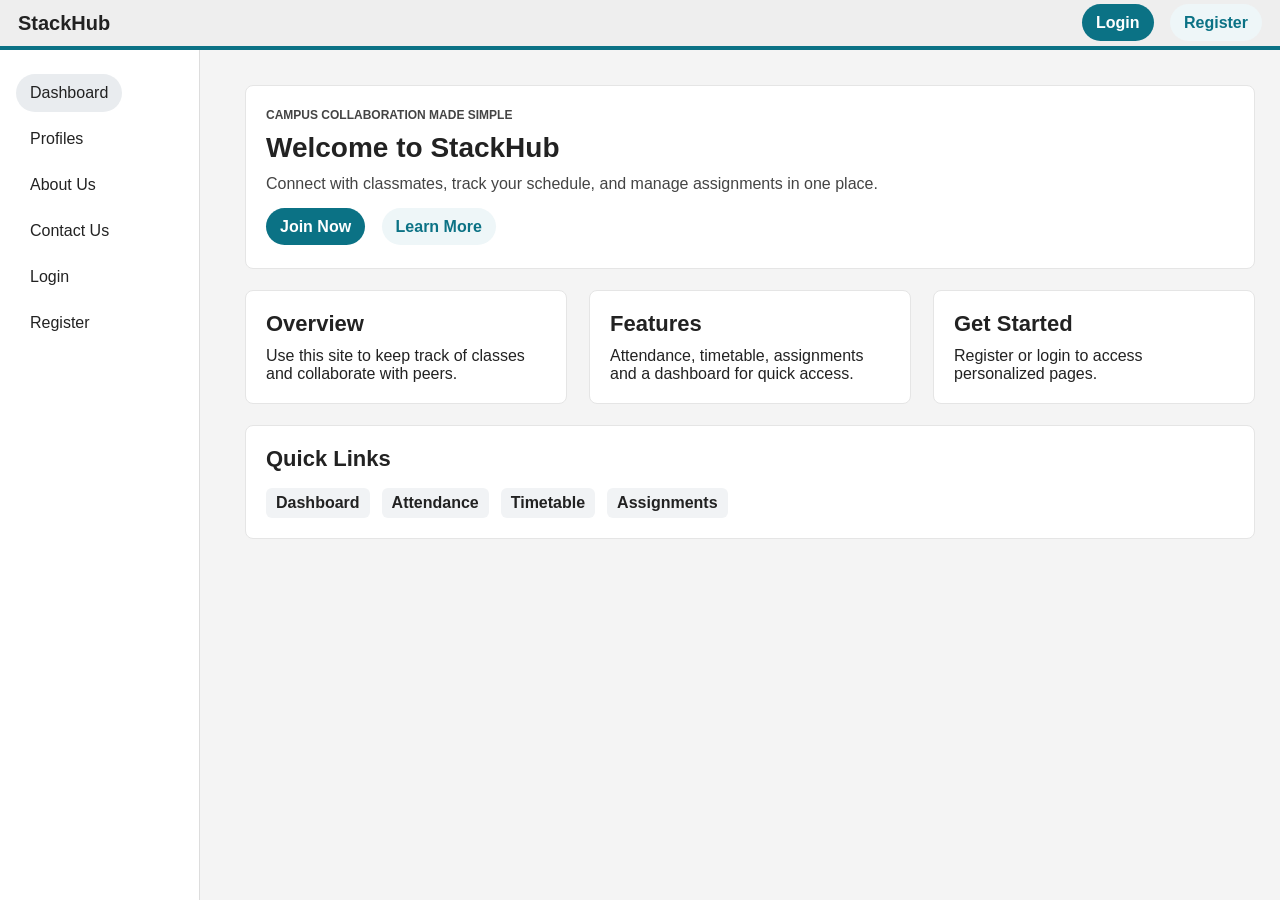
==== index.html @ 32fdc5f5 "add top bar" ====
<!DOCTYPE html>
<html lang="en">
<head>
    <meta charset="UTF-8">
    <meta name="viewport" content="width=device-width, initial-scale=1.0">
    <link rel="stylesheet" href="style.css">
    <title>StackHub - Simple</title>
</head>
<body>

    <header class="topbar">
        <div class="brand">StackHub</div>
        <div class="topbar-actions">
            <a class="primary-btn" href="login.html">Login</a>
            <a class="secondary-btn" href="reg.html">Register</a>
        </div>
    </header>

     <div class="sidebar">
        <ul class="sidebar-menu">
            <li class="active"><a href="dash.html">Dashboard</a></li>
            <li><a href="profile.html">Profiles</a></li>
            <li><a href="about.html">About Us</a></li>
            <li><a href="contact.html">Contact Us</a></li>
            <div class="sidebar-divider"></div>
            <li><a href="login.html">Login</a></li>
            <li><a href="reg.html">Register</a></li>
        </ul>
    </div>

    <div class="content homepage-content">
        <section class="hero-card">
            <p class="eyebrow">Campus collaboration made simple</p>
            <h1>Welcome to StackHub</h1>
            <p>Connect with classmates, track your schedule, and manage assignments in one place.</p>
            <div class="action-row">
                <a class="primary-btn" href="reg.html">Join Now</a>
                <a class="secondary-btn" href="about.html">Learn More</a>
            </div>
        </section>

        <section class="info-grid">
            <div class="info-card">
                <h2>Overview</h2>
                <p>Use this site to keep track of classes and collaborate with peers.</p>
            </div>
            <div class="info-card">
                <h2>Features</h2>
                <p>Attendance, timetable, assignments and a dashboard for quick access.</p>
            </div>
            <div class="info-card">
                <h2>Get Started</h2>
                <p>Register or login to access personalized pages.</p>
            </div>
        </section>

        <section class="quick-links">
            <h2>Quick Links</h2>
            <div class="link-row">
                <a href="dash.html">Dashboard</a>
                <a href="attendance.html">Attendance</a>
                <a href="timetable.html">Timetable</a>
                <a href="assignments.html">Assignments</a>
            </div>
        </section>
    </div>

    
</body>
</html>
---- style.css ----
* {
  box-sizing: border-box;
  margin: 0;
  padding: 0;
}

body {
  font-family: Arial, Helvetica, sans-serif;
  background: #f4f4f4;
  color: #222;
}

.login{
    max-width: 400px;
    margin: 150px auto;
    background: #fff;
    padding: 20px;
    border-radius: 8px;
    box-shadow: 0 0 10px rgba(0,0,0,0.1);
    text-align: center;
}

.login h1 {
    margin-bottom: 20px;
}
.login input {
    width: 100%;
    padding: 10px;
    margin-bottom: 10px;
    border: 1px solid #ddd;
    border-radius: 4px;
}
.sidebar {
  width: 200px;
  background: #fff;
  border-right: 1px solid #ddd;
  position: fixed;
  top: 0;
  left: 0;
  height: 100%;
  padding: 16px;
}

.sidebar-brand {
  font-weight: bold;
  margin-bottom: 15px;
  font-size: 25px;
}

.sidebar-menu {
  list-style: none;
}

.sidebar-menu li {
  margin: 8px 0;
}

.sidebar-menu a {
  color: #222;
  text-decoration: none;
  padding: 10px 14px;
  display: inline-block;
}

.sidebar-menu li.active a {
  background: #e9ecef;
  border-radius: 20px;
}

.sidebar-menu a:hover {
  background: #e9ecef;
  border-radius: 20px;
}

.slidebar-divider {
  height: 1px;
  background: #ddd;
  margin: 12px 0;
}
.content {
  margin-left: 220px;
  padding: 20px;
}

.hero-card {
  background: #fff;
  padding: 20px;
  border: 1px solid #e5e5e5;
  border-radius: 8px;
  margin-bottom: 16px;
  margin: 5px;
}

.eyebrow {
  color: #0b7285;
  font-size: 12px;
  font-weight: 700;
  text-transform: uppercase;
  margin-bottom: 8px;
}

.hero-card h1 {
  font-size: 28px;
  margin-bottom: 8px;
}

.hero-card p {
  color: #444;
  line-height: 1.5;
}

.action-row {
  margin-top: 22px;
  margin-bottom: 12px;
}

.primary-btn,
.secondary-btn,
.link-row a {
  text-decoration: none;
  padding: 10px 14px;
  border-radius: 25px;
  font-weight: 600;
}

.primary-btn {
  background: #0b7285;
  color: #fff;
  margin-bottom: 15px;
}

.secondary-btn {
  background: #eef6f8;
  color: #0b7285;
  margin-left: 12px;
}
.primary-btn:hover {
  background: #095c66;
}

.secondary-btn:hover {
  background: #dbe9ec;
}
.info-grid {
  display: grid;
  grid-template-columns: repeat(auto-fit, minmax(220px, 1fr));
  gap: 12px;
  margin: 16px 0;
}

.info-card h2 {
  font-size: 22px;
  margin-bottom: 10px;
}
.info-card {
  background: #fff;
  padding: 20px;
  border: 1px solid #e5e5e5;
  border-radius: 8px;
  margin-bottom: 16px;
  margin: 5px;
}

.quick-links {
  background: #fff;
  padding: 20px;
  border: 1px solid #e5e5e5;
  border-radius: 8px;
  margin-bottom: 16px;
  margin: 5px;
}
.quick-links h2 {
  font-size: 22px;
  margin-bottom: 10px;
}

.link-row {
  display: flex;
  gap: 12px;
  flex-wrap: wrap;
  margin-top: 16px;
}

.link-row a {
  background: #f1f3f5;
  color: #222;
  border-radius: 6px;
  padding: 6px 10px;
}

.page-date {
  color: #666;
  font-size: 14px;
  text-align: right;
  margin: 8px 0;
  margin-right: 8px;
  margin-bottom: 5px;
  margin-top: 15px;
}

.topbar {
  position: fixed;
  left: 0;
  right: 0;
  top: 0;
  height: 50px;
  background: #eee;
  border-bottom: 4px solid #0b7285;
  display: flex;
  align-items: center;
  justify-content: space-between;
  padding: 0 18px;
  z-index: 40;
}
.topbar .brand {
  font-weight: 700;
  font-size: 20px;
}
.topbar .user-greet {
  color: #333;
}

.sidebar { 
  top: 50px; 
  height: calc(100% - 50px);
 }
.content { 
  margin-left: 220px; 
  padding: 80px 20px 40px 20px;
 }

.content-grid {
  display: grid;
  grid-template-columns: 1fr 260px;
  gap: 20px;
  align-items: start;
}
.main-column { }
.right-column { 
  display:flex; 
  flex-direction: 
  column; gap: 16px; }

.student-details { 
  background: #efefef; 
  padding: 22px; 
  border: 1px solid #ddd; }
.student-details h2 { 
  margin-bottom: 12px; 
  font-weight: 600;
 }
.details-lines {
  background-image: repeating-linear-gradient(to bottom, transparent 0, transparent 26px, #d0d0d0 27px);
  height: 420px;
}

.student-image { 
  height: 180px; 
  display:flex; 
  align-items:center; 
  justify-content:center;
 }

.other-details { 
  height: 220px;
 }

.footer {
  margin-top: 26px;
  background: #e9e9e9;
  padding: 12px 16px;
  text-align: center;
  border-radius: 4px;
}


.content {
  transition: padding-left 0.15s 
  ease; 
}
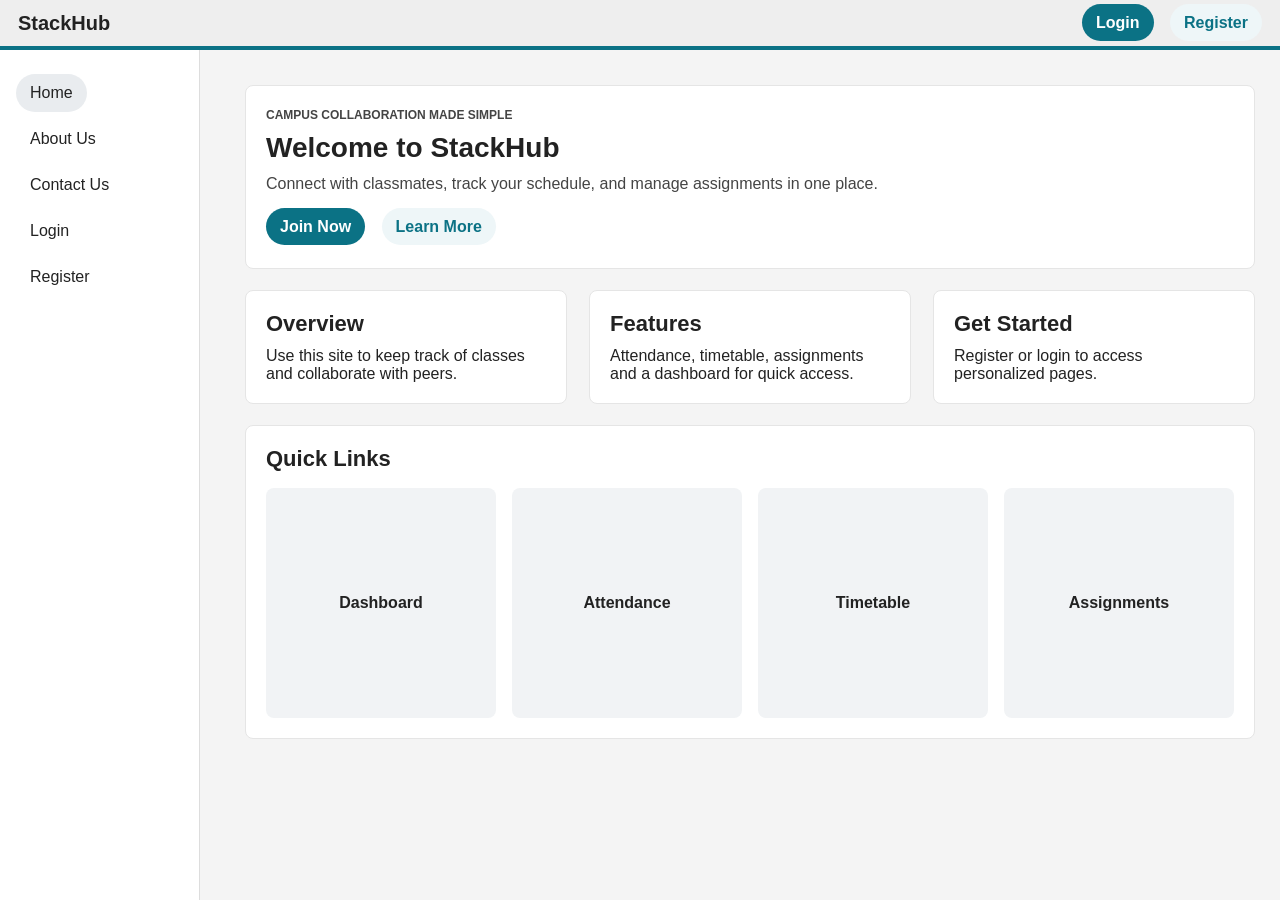
==== commit 86f8f5c7: "changes in student details" ====
--- a/index.html
+++ b/index.html
@@ -18,8 +18,7 @@
 
      <div class="sidebar">
         <ul class="sidebar-menu">
-            <li class="active"><a href="dash.html">Dashboard</a></li>
-            <li><a href="profile.html">Profiles</a></li>
+            <li class="active"><a href="index.html">Home</a></li>
             <li><a href="about.html">About Us</a></li>
             <li><a href="contact.html">Contact Us</a></li>
             <div class="sidebar-divider"></div>
--- a/style.css
+++ b/style.css
@@ -115,8 +115,7 @@
 }
 
 .primary-btn,
-.secondary-btn,
-.link-row a {
+.secondary-btn {
   text-decoration: none;
   padding: 10px 14px;
   border-radius: 25px;
@@ -175,17 +174,24 @@
 }
 
 .link-row {
-  display: flex;
-  gap: 12px;
-  flex-wrap: wrap;
+  display: grid;
+  grid-template-columns: repeat(4, 1fr);
+  gap: 16px;
   margin-top: 16px;
 }
 
 .link-row a {
   background: #f1f3f5;
   color: #222;
-  border-radius: 6px;
-  padding: 6px 10px;
+  border-radius: 8px;
+  padding: 0;
+  width: 100%;
+  aspect-ratio: 1 / 1;
+  display: inline-flex;
+  align-items: center;
+  justify-content: center;
+  text-decoration: none;
+  font-weight: 600;
 }
 
 .page-date {
@@ -244,22 +250,54 @@
 .student-details { 
   background: #efefef; 
   padding: 22px; 
-  border: 1px solid #ddd; }
+  border: 1px solid #ddd;
+  border-radius: 6px;}
 .student-details h2 { 
   margin-bottom: 12px; 
   font-weight: 600;
  }
-.details-lines {
-  background-image: repeating-linear-gradient(to bottom, transparent 0, transparent 26px, #d0d0d0 27px);
-  height: 420px;
-}
 
 .student-image { 
   height: 180px; 
   display:flex; 
   align-items:center; 
   justify-content:center;
- }
+  overflow: hidden;
+}
+
+.student-image .student-photo {
+  width: 100%;
+  height: 100%;
+  object-fit: cover;
+  border-radius: 6px;
+  display: block;
+}
+
+.student-info {
+  padding: 12px;
+}
+.student-info p {
+  margin: 8px 0;
+  font-size: 15px;
+  color: #222;
+}
+.student-info strong {
+  display: inline-block;
+  width: 110px;
+  color: #111;
+  font-weight: 700;
+}
+
+.student-info-grid {
+  display: grid;
+  grid-template-columns: 1fr 1fr;
+  gap: 8px 24px;
+  padding: 12px;
+}
+.student-info-grid p {
+  margin: 6px 0;
+  font-size: 15px;
+}
 
 .other-details { 
   height: 220px;
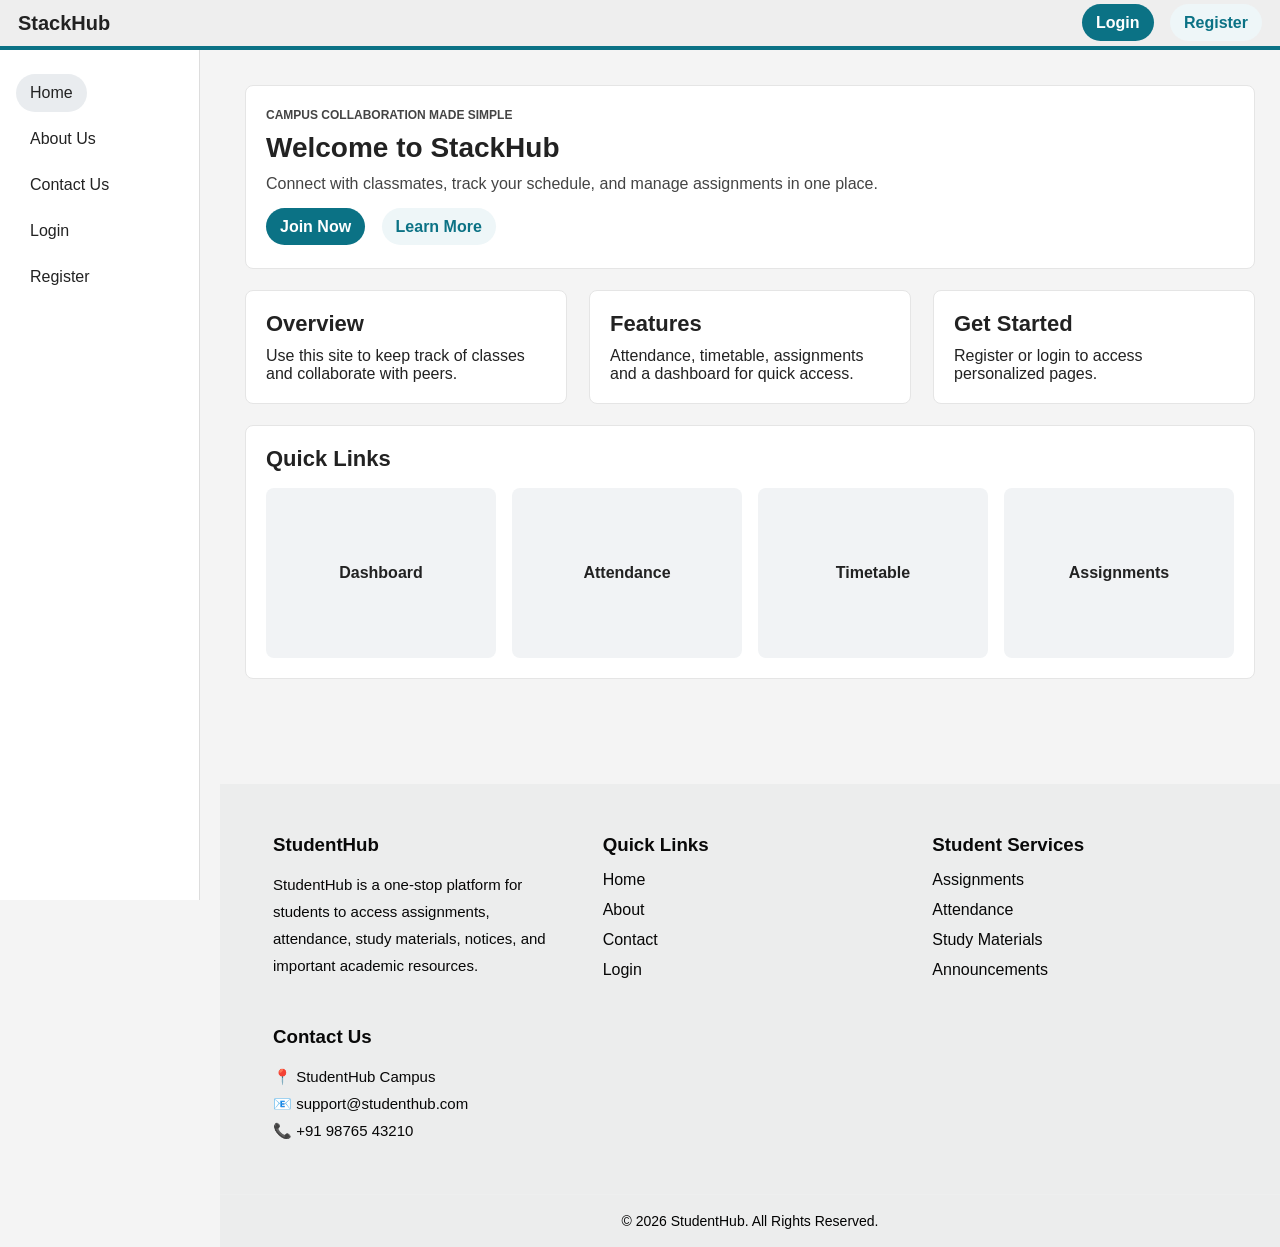
==== commit 6a9b92b0: "footer" ====
--- a/index.html
+++ b/index.html
@@ -64,6 +64,52 @@
         </section>
     </div>
 
+    <footer class="footer">
+        <div class="footer-container">
+
+            <div class="footer-section">
+                <h3>StudentHub</h3>
+                <p>
+                    StudentHub is a one-stop platform for students to access
+                    assignments, attendance, study materials, notices, and
+                    important academic resources.
+                </p>
+            </div>
+
+            <div class="footer-section">
+                <h3>Quick Links</h3>
+                <ul>
+                    <li><a href="index.html">Home</a></li>
+                    <li><a href="about.html">About</a></li>
+                    <li><a href="contact.html">Contact</a></li>
+                    <li><a href="login.html">Login</a></li>
+                </ul>
+            </div>
+
+            <div class="footer-section">
+                <h3>Student Services</h3>
+                <ul>
+                    <li><a href="#">Assignments</a></li>
+                    <li><a href="#">Attendance</a></li>
+                    <li><a href="#">Study Materials</a></li>
+                    <li><a href="#">Announcements</a></li>
+                </ul>
+            </div>
+
+            <div class="footer-section">
+                <h3>Contact Us</h3>
+                <p>📍 StudentHub Campus</p>
+                <p>📧 support@studenthub.com</p>
+                <p>📞 +91 98765 43210</p>
+            </div>
+
+        </div>
+
+        <div class="footer-bottom">
+            <p>&copy; 2026 StudentHub. All Rights Reserved.</p>
+        </div>
+    </footer>
+
     
 </body>
 </html>
--- a/style.css
+++ b/style.css
@@ -186,12 +186,24 @@
   border-radius: 8px;
   padding: 0;
   width: 100%;
-  aspect-ratio: 1 / 1;
+  min-height: 170px;
   display: inline-flex;
+  flex-direction: column;
   align-items: center;
   justify-content: center;
   text-decoration: none;
   font-weight: 600;
+  gap: 12px;
+}
+
+.feature-card img {
+  width: 72px;
+  height: 72px;
+}
+
+.feature-card span {
+  font-size: 16px;
+  text-align: center;
 }
 
 .page-date {
@@ -241,7 +253,6 @@
   gap: 20px;
   align-items: start;
 }
-.main-column { }
 .right-column { 
   display:flex; 
   flex-direction: 
@@ -304,11 +315,60 @@
  }
 
 .footer {
-  margin-top: 26px;
-  background: #e9e9e9;
-  padding: 12px 16px;
+  margin-top: 60px;
+  background: #eceded;
+  color: #0b0b0b;
+  margin-left: 220px;
+  width: calc(100% - 220px);
+}
+
+.footer-container {
+  width: 90%;
+  max-width: 1200px;
+  margin: auto;
+  padding: 50px 0;
+  display: grid;
+  grid-template-columns: repeat(auto-fit, minmax(220px, 1fr));
+  gap: 35px;
+}
+
+.footer-section h3 {
+  margin-bottom: 15px;
+  color: #090909;
+}
+
+.footer-section p {
+  color: #070707;
+  line-height: 1.8;
+  font-size: 15px;
+}
+
+.footer-section ul {
+  list-style: none;
+  padding: 0;
+}
+
+.footer-section ul li {
+  margin: 12px 0;
+}
+
+.footer-section ul li a {
+  color: #070707;
+  text-decoration: none;
+  transition: 0.3s;
+}
+
+.footer-section ul li a:hover {
+  color: #0b0b0b;
+  padding-left: 5px;
+}
+
+.footer-bottom {
+  border-top: 1px solid rgba(255, 255, 255, 0.1);
   text-align: center;
-  border-radius: 4px;
+  padding: 18px;
+  color: #020202;
+  font-size: 14px;
 }
 
 
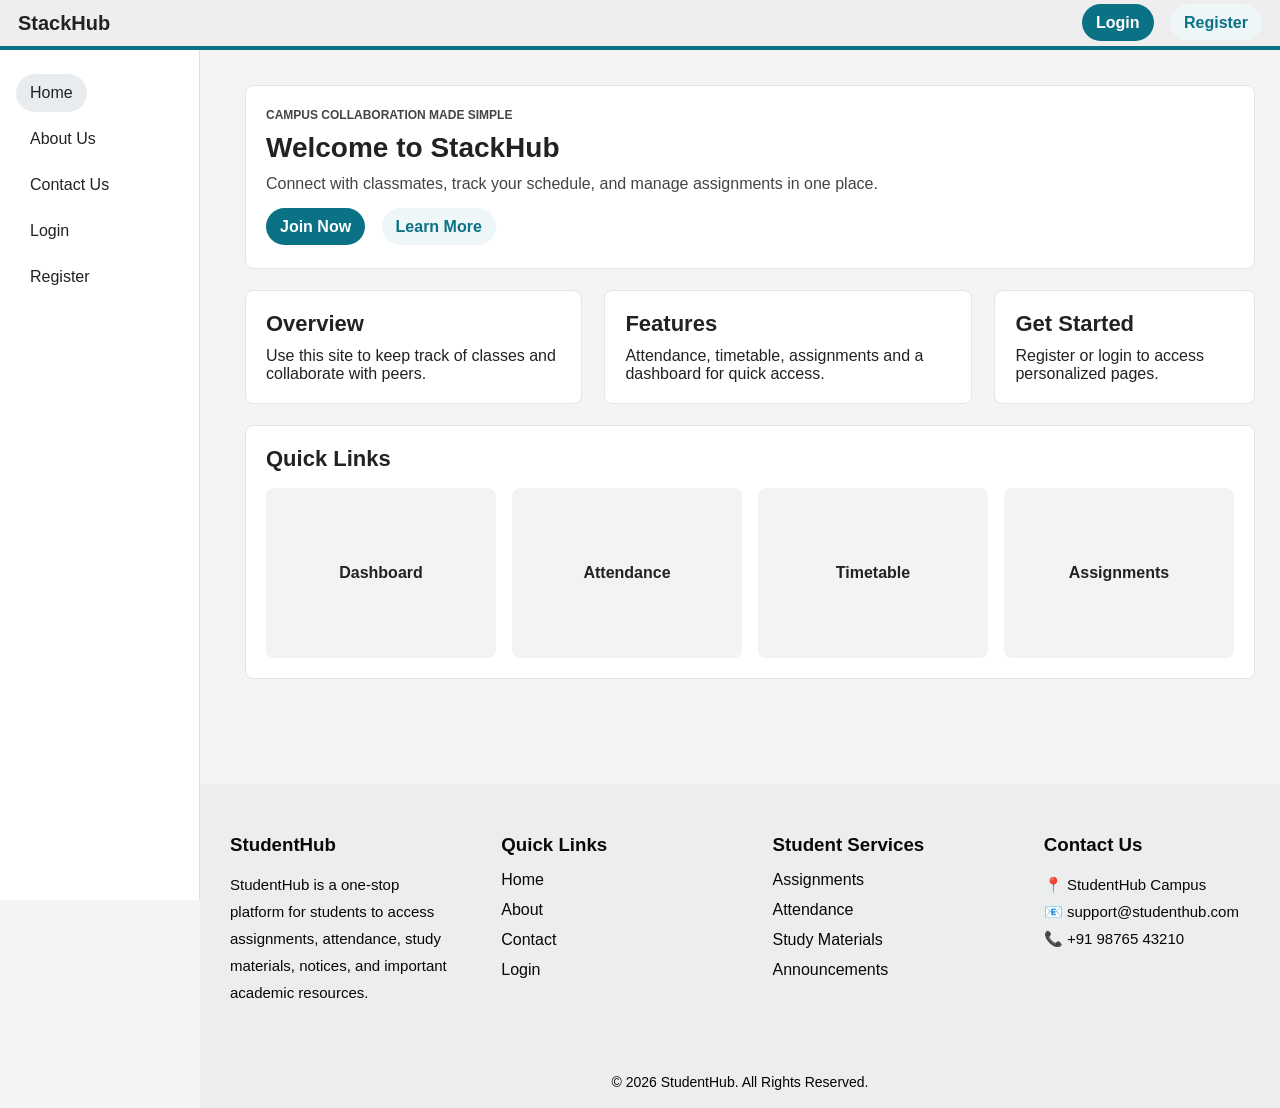
==== commit 2fa7c3bc: "Titles" ====
--- a/index.html
+++ b/index.html
@@ -4,7 +4,7 @@
     <meta charset="UTF-8">
     <meta name="viewport" content="width=device-width, initial-scale=1.0">
     <link rel="stylesheet" href="style.css">
-    <title>StackHub - Simple</title>
+    <title>StackHub - Home</title>
 </head>
 <body>
 
--- a/style.css
+++ b/style.css
@@ -141,8 +141,7 @@
   background: #dbe9ec;
 }
 .info-grid {
-  display: grid;
-  grid-template-columns: repeat(auto-fit, minmax(220px, 1fr));
+  display: flex;
   gap: 12px;
   margin: 16px 0;
 }
@@ -174,8 +173,7 @@
 }
 
 .link-row {
-  display: grid;
-  grid-template-columns: repeat(4, 1fr);
+  display: flex;
   gap: 16px;
   margin-top: 16px;
 }
@@ -228,7 +226,6 @@
   align-items: center;
   justify-content: space-between;
   padding: 0 18px;
-  z-index: 40;
 }
 .topbar .brand {
   font-weight: 700;
@@ -318,17 +315,15 @@
   margin-top: 60px;
   background: #eceded;
   color: #0b0b0b;
-  margin-left: 220px;
-  width: calc(100% - 220px);
+  margin-left: 200px;
 }
 
 .footer-container {
-  width: 90%;
   max-width: 1200px;
-  margin: auto;
+  margin-left: 30px;
   padding: 50px 0;
   display: grid;
-  grid-template-columns: repeat(auto-fit, minmax(220px, 1fr));
+  grid-template-columns: repeat(4, 1fr);
   gap: 35px;
 }
 
@@ -341,6 +336,7 @@
   color: #070707;
   line-height: 1.8;
   font-size: 15px;
+  margin-right: 12px;
 }
 
 .footer-section ul {
@@ -355,16 +351,13 @@
 .footer-section ul li a {
   color: #070707;
   text-decoration: none;
-  transition: 0.3s;
 }
 
 .footer-section ul li a:hover {
-  color: #0b0b0b;
-  padding-left: 5px;
+  color: #0b7285;
 }
 
 .footer-bottom {
-  border-top: 1px solid rgba(255, 255, 255, 0.1);
   text-align: center;
   padding: 18px;
   color: #020202;
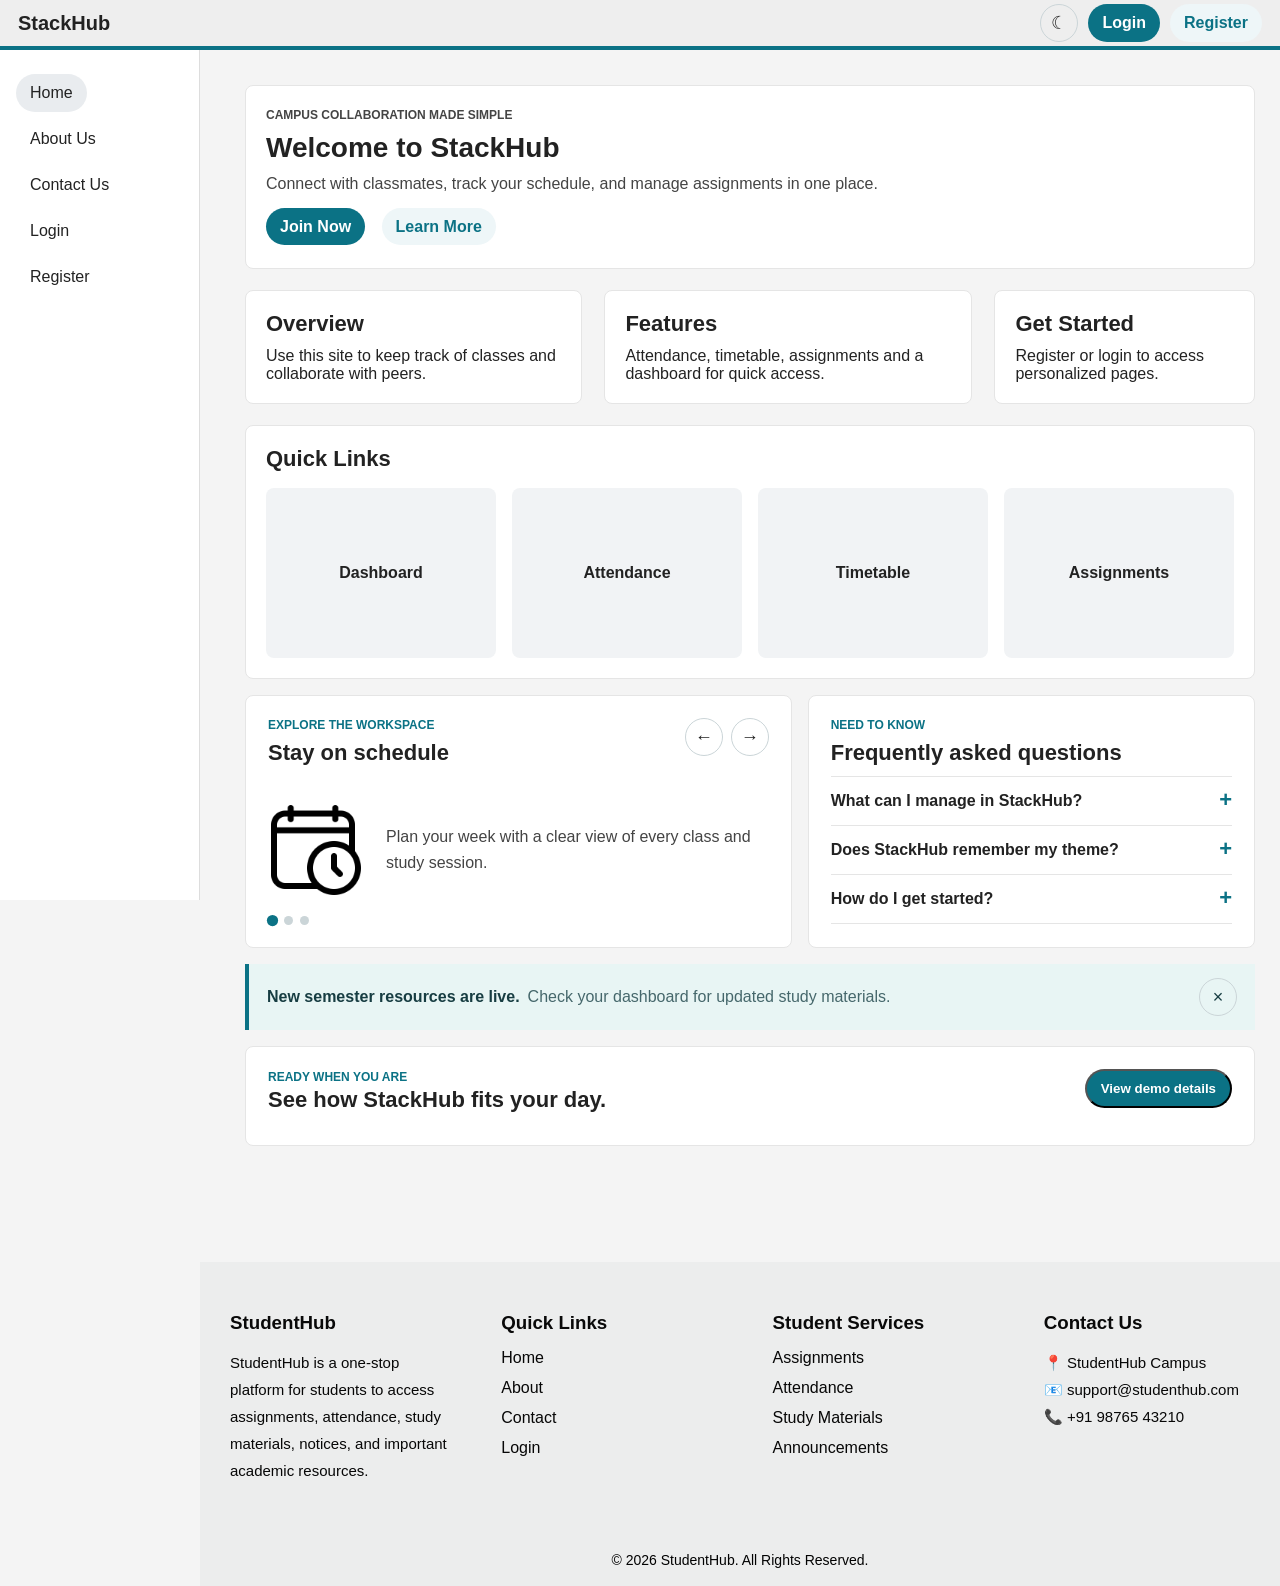
==== commit ef1822f8: "Sliderbar, Darkmode, Popup" ====
--- a/index.html
+++ b/index.html
@@ -11,6 +11,8 @@
     <header class="topbar">
         <div class="brand">StackHub</div>
         <div class="topbar-actions">
+            <button class="icon-btn menu-toggle" type="button" aria-label="Open navigation" aria-expanded="false">&#9776;</button>
+            <button class="icon-btn theme-toggle" type="button" aria-label="Switch to dark theme">&#9790;</button>
             <a class="primary-btn" href="login.html">Login</a>
             <a class="secondary-btn" href="reg.html">Register</a>
         </div>
@@ -62,6 +64,69 @@
                 <a href="assignments.html">Assignments</a>
             </div>
         </section>
+
+        <section class="interactive-grid">
+            <div class="slider-panel" aria-label="StackHub highlights">
+                <div class="section-heading">
+                    <div>
+                        <p class="eyebrow">Explore the workspace</p>
+                        <h2 id="slide-title">Stay on schedule</h2>
+                    </div>
+                    <div class="slider-controls">
+                        <button class="icon-btn slide-prev" type="button" aria-label="Previous highlight">&#8592;</button>
+                        <button class="icon-btn slide-next" type="button" aria-label="Next highlight">&#8594;</button>
+                    </div>
+                </div>
+                <div class="slide" aria-live="polite">
+                    <img id="slide-image" src="assets/timetable.png" alt="Timetable icon">
+                    <p id="slide-copy">Plan your week with a clear view of every class and study session.</p>
+                </div>
+                <div class="slide-dots" role="tablist" aria-label="Choose a highlight">
+                    <button class="slide-dot is-active" type="button" aria-label="Show highlight 1" aria-selected="true"></button>
+                    <button class="slide-dot" type="button" aria-label="Show highlight 2" aria-selected="false"></button>
+                    <button class="slide-dot" type="button" aria-label="Show highlight 3" aria-selected="false"></button>
+                </div>
+            </div>
+
+            <div class="faq-panel">
+                <p class="eyebrow">Need to know</p>
+                <h2>Frequently asked questions</h2>
+                <div class="faq-list">
+                    <div class="faq-item">
+                        <button class="faq-question" type="button" aria-expanded="false">What can I manage in StackHub?<span>+</span></button>
+                        <p class="faq-answer">You can review attendance, timetable details, assignments, and support links from one workspace.</p>
+                    </div>
+                    <div class="faq-item">
+                        <button class="faq-question" type="button" aria-expanded="false">Does StackHub remember my theme?<span>+</span></button>
+                        <p class="faq-answer">Yes. Your light or dark theme preference is saved in this browser and restored on your next visit.</p>
+                    </div>
+                    <div class="faq-item">
+                        <button class="faq-question" type="button" aria-expanded="false">How do I get started?<span>+</span></button>
+                        <p class="faq-answer">Register a student account, then use the dashboard links to open your daily tools.</p>
+                    </div>
+                </div>
+            </div>
+        </section>
+
+        <section class="notice-banner" role="status">
+            <div><strong>New semester resources are live.</strong><span>Check your dashboard for updated study materials.</span></div>
+            <button class="banner-close icon-btn" type="button" aria-label="Dismiss notification">&times;</button>
+        </section>
+
+        <section class="cta-strip">
+            <div><p class="eyebrow">Ready when you are</p><h2>See how StackHub fits your day.</h2></div>
+            <button class="primary-btn modal-open" type="button">View demo details</button>
+        </section>
+    </div>
+
+    <div class="modal" role="dialog" aria-modal="true" aria-labelledby="modal-title" hidden>
+        <div class="modal-card">
+            <button class="modal-close icon-btn" type="button" aria-label="Close dialog">&times;</button>
+            <p class="eyebrow">StackHub walkthrough</p>
+            <h2 id="modal-title">Everything important, one calm dashboard.</h2>
+            <p>Start with your attendance, move to today's timetable, and finish by checking assignment deadlines. The quick links keep those routine actions close at hand.</p>
+            <a class="primary-btn" href="reg.html">Create your account</a>
+        </div>
     </div>
 
     <footer class="footer">
@@ -110,6 +175,7 @@
         </div>
     </footer>
 
-    
+        <script src="script.js"></script>
+
 </body>
 </html>
--- a/style.css
+++ b/style.css
@@ -370,6 +370,424 @@
   ease; 
 }
 
-
-
-
+.icon-btn {
+  width: 38px;
+  height: 38px;
+  border: 1px solid #cbd5d8;
+  border-radius: 50%;
+  background: transparent;
+  color: inherit;
+  cursor: pointer;
+  font-size: 18px;
+  line-height: 1;
+}
+
+.icon-btn:hover,
+.icon-btn:focus-visible {
+  background: #dbe9ec;
+  outline: 3px solid rgba(11, 114, 133, 0.2);
+}
+
+.topbar-actions {
+  display: flex;
+  align-items: center;
+  gap: 10px;
+}
+
+.topbar .primary-btn,
+.topbar .secondary-btn {
+  margin-top: 0;
+  margin-bottom: 0;
+  margin-left: 0;
+  white-space: nowrap;
+}
+
+.menu-toggle {
+  display: none;
+}
+
+.interactive-grid {
+  display: grid;
+  grid-template-columns: 1.1fr 0.9fr;
+  gap: 16px;
+  margin: 16px 5px;
+}
+
+.slider-panel,
+.faq-panel,
+.cta-strip {
+  background: #fff;
+  border: 1px solid #e5e5e5;
+  border-radius: 8px;
+  padding: 22px;
+}
+
+.section-heading {
+  display: flex;
+  align-items: flex-start;
+  justify-content: space-between;
+  gap: 16px;
+}
+
+.section-heading h2,
+.faq-panel h2,
+.cta-strip h2 {
+  font-size: 22px;
+  margin-bottom: 10px;
+}
+
+.slider-controls {
+  display: flex;
+  gap: 8px;
+}
+
+.slide {
+  min-height: 140px;
+  display: flex;
+  align-items: center;
+  gap: 22px;
+  padding: 20px 0 12px;
+}
+
+.slide img {
+  width: 96px;
+  height: 96px;
+  object-fit: contain;
+  flex: 0 0 auto;
+}
+
+.slide p {
+  color: #444;
+  line-height: 1.6;
+}
+
+.slide-dots {
+  display: flex;
+  gap: 7px;
+}
+
+.slide-dot {
+  width: 9px;
+  height: 9px;
+  padding: 0;
+  border: 0;
+  border-radius: 50%;
+  background: #cbd5d8;
+  cursor: pointer;
+}
+
+.slide-dot.is-active {
+  background: #0b7285;
+  transform: scale(1.25);
+}
+
+.faq-list {
+  border-top: 1px solid #e5e5e5;
+}
+
+.faq-item {
+  border-bottom: 1px solid #e5e5e5;
+}
+
+.faq-question {
+  width: 100%;
+  display: flex;
+  justify-content: space-between;
+  gap: 16px;
+  padding: 15px 0;
+  border: 0;
+  background: transparent;
+  color: inherit;
+  text-align: left;
+  font: inherit;
+  font-weight: 700;
+  cursor: pointer;
+}
+
+.faq-question span {
+  color: #0b7285;
+  font-size: 22px;
+  line-height: 16px;
+}
+
+.faq-answer {
+  display: none;
+  color: #555;
+  line-height: 1.5;
+  padding: 0 0 15px;
+}
+
+.faq-item.is-open .faq-answer {
+  display: block;
+}
+
+.faq-item.is-open .faq-question span {
+  transform: rotate(45deg);
+}
+
+.notice-banner {
+  display: flex;
+  align-items: center;
+  justify-content: space-between;
+  gap: 18px;
+  margin: 16px 5px;
+  padding: 14px 18px;
+  background: #e8f5f4;
+  border-left: 4px solid #0b7285;
+  color: #173d42;
+}
+
+.notice-banner div {
+  display: flex;
+  flex-wrap: wrap;
+  gap: 8px;
+}
+
+.notice-banner span {
+  color: #45676b;
+}
+
+.cta-strip {
+  display: flex;
+  align-items: center;
+  justify-content: space-between;
+  gap: 18px;
+  margin: 16px 5px;
+}
+
+.cta-strip .eyebrow {
+  margin-bottom: 3px;
+}
+
+.modal {
+  position: fixed;
+  z-index: 20;
+  inset: 0;
+  display: grid;
+  place-items: center;
+  padding: 20px;
+  background: rgba(15, 30, 32, 0.58);
+}
+
+.modal[hidden] {
+  display: none;
+}
+
+.modal-card {
+  position: relative;
+  width: min(100%, 520px);
+  padding: 32px;
+  border-radius: 8px;
+  background: #fff;
+  box-shadow: 0 20px 55px rgba(0, 0, 0, 0.22);
+}
+
+.modal-card h2 {
+  margin-bottom: 12px;
+  font-size: 26px;
+}
+
+.modal-card p:not(.eyebrow) {
+  color: #444;
+  line-height: 1.6;
+  margin-bottom: 20px;
+}
+
+.modal-close {
+  position: absolute;
+  top: 16px;
+  right: 16px;
+}
+
+body[data-theme="dark"] {
+  background: #182427;
+  color: #edf5f4;
+}
+
+body[data-theme="dark"] .topbar,
+body[data-theme="dark"] .sidebar,
+body[data-theme="dark"] .hero-card,
+body[data-theme="dark"] .info-card,
+body[data-theme="dark"] .quick-links,
+body[data-theme="dark"] .slider-panel,
+body[data-theme="dark"] .faq-panel,
+body[data-theme="dark"] .cta-strip,
+body[data-theme="dark"] .modal-card,
+body[data-theme="dark"] .login {
+  background: #223236;
+  border-color: #3b5054;
+  color: #edf5f4;
+}
+
+body[data-theme="dark"] .sidebar-menu a,
+body[data-theme="dark"] .hero-card p,
+body[data-theme="dark"] .slide p,
+body[data-theme="dark"] .modal-card p:not(.eyebrow),
+body[data-theme="dark"] .student-info p {
+  color: #c5d5d6;
+}
+
+body[data-theme="dark"] .link-row a,
+body[data-theme="dark"] .secondary-btn {
+  background: #30474b;
+  color: #d8eeee;
+}
+
+body[data-theme="dark"] .footer {
+  background: #132023;
+  color: #d8eeee;
+}
+
+body[data-theme="dark"] .footer-section h3,
+body[data-theme="dark"] .footer-section p,
+body[data-theme="dark"] .footer-section ul li a,
+body[data-theme="dark"] .footer-bottom {
+  color: #d8eeee;
+}
+
+body[data-theme="dark"] {
+  background: #171c1e;
+  color: #f1f5f4;
+}
+
+body[data-theme="dark"] .topbar {
+  background: #20282a;
+  border-bottom-color: #56c5b5;
+}
+
+body[data-theme="dark"] .sidebar,
+body[data-theme="dark"] .hero-card,
+body[data-theme="dark"] .info-card,
+body[data-theme="dark"] .quick-links,
+body[data-theme="dark"] .slider-panel,
+body[data-theme="dark"] .faq-panel,
+body[data-theme="dark"] .cta-strip,
+body[data-theme="dark"] .modal-card,
+body[data-theme="dark"] .login {
+  background: #252e30;
+  border-color: #3b484a;
+}
+
+body[data-theme="dark"] .topbar .user-greet,
+body[data-theme="dark"] .hero-card p,
+body[data-theme="dark"] .slide p,
+body[data-theme="dark"] .modal-card p:not(.eyebrow),
+body[data-theme="dark"] .faq-answer,
+body[data-theme="dark"] .student-info p {
+  color: #c3cecf;
+}
+
+body[data-theme="dark"] .sidebar-menu a,
+body[data-theme="dark"] .link-row a,
+body[data-theme="dark"] .secondary-btn {
+  color: #e4eceb;
+}
+
+body[data-theme="dark"] .sidebar-menu li.active a,
+body[data-theme="dark"] .sidebar-menu a:hover,
+body[data-theme="dark"] .link-row a,
+body[data-theme="dark"] .secondary-btn {
+  background: #344143;
+}
+
+body[data-theme="dark"] .icon-btn {
+  border-color: #607072;
+  color: #edf5f3;
+}
+
+body[data-theme="dark"] .icon-btn:hover,
+body[data-theme="dark"] .icon-btn:focus-visible {
+  background: #3a4d4d;
+}
+
+body[data-theme="dark"] .faq-list,
+body[data-theme="dark"] .faq-item {
+  border-color: #3b484a;
+}
+
+body[data-theme="dark"] .notice-banner {
+  background: #243b39;
+  border-left-color: #56c5b5;
+  color: #effaf7;
+}
+
+body[data-theme="dark"] .notice-banner span {
+  color: #bdd6d1;
+}
+
+body[data-theme="dark"] .footer {
+  background: #121719;
+  color: #d8e3e1;
+}
+
+body[data-theme="dark"] .footer-section h3,
+body[data-theme="dark"] .footer-section p,
+body[data-theme="dark"] .footer-section ul li a,
+body[data-theme="dark"] .footer-bottom {
+  color: #d8e3e1;
+}
+
+@media (max-width: 760px) {
+  .topbar {
+    height: 58px;
+  }
+
+  .topbar-actions .primary-btn,
+  .topbar-actions .secondary-btn {
+    display: none;
+  }
+
+  .menu-toggle {
+    display: inline-block;
+  }
+
+  .sidebar {
+    z-index: 5;
+    transform: translateX(-105%);
+    transition: transform 0.2s ease;
+  }
+
+  .sidebar.is-open {
+    transform: translateX(0);
+  }
+
+  .content {
+    margin-left: 0;
+    padding: 78px 12px 30px;
+  }
+
+  .footer {
+    margin-left: 0;
+  }
+
+  .interactive-grid {
+    grid-template-columns: 1fr;
+  }
+
+  .info-grid,
+  .link-row {
+    flex-direction: column;
+  }
+
+  .cta-strip {
+    align-items: flex-start;
+    flex-direction: column;
+  }
+
+  .footer-container {
+    grid-template-columns: 1fr 1fr;
+    margin-left: 18px;
+    margin-right: 18px;
+  }
+}
+
+@media (prefers-reduced-motion: reduce) {
+  *, *::before, *::after {
+    scroll-behavior: auto !important;
+    transition-duration: 0.01ms !important;
+  }
+}
+
+
+
+
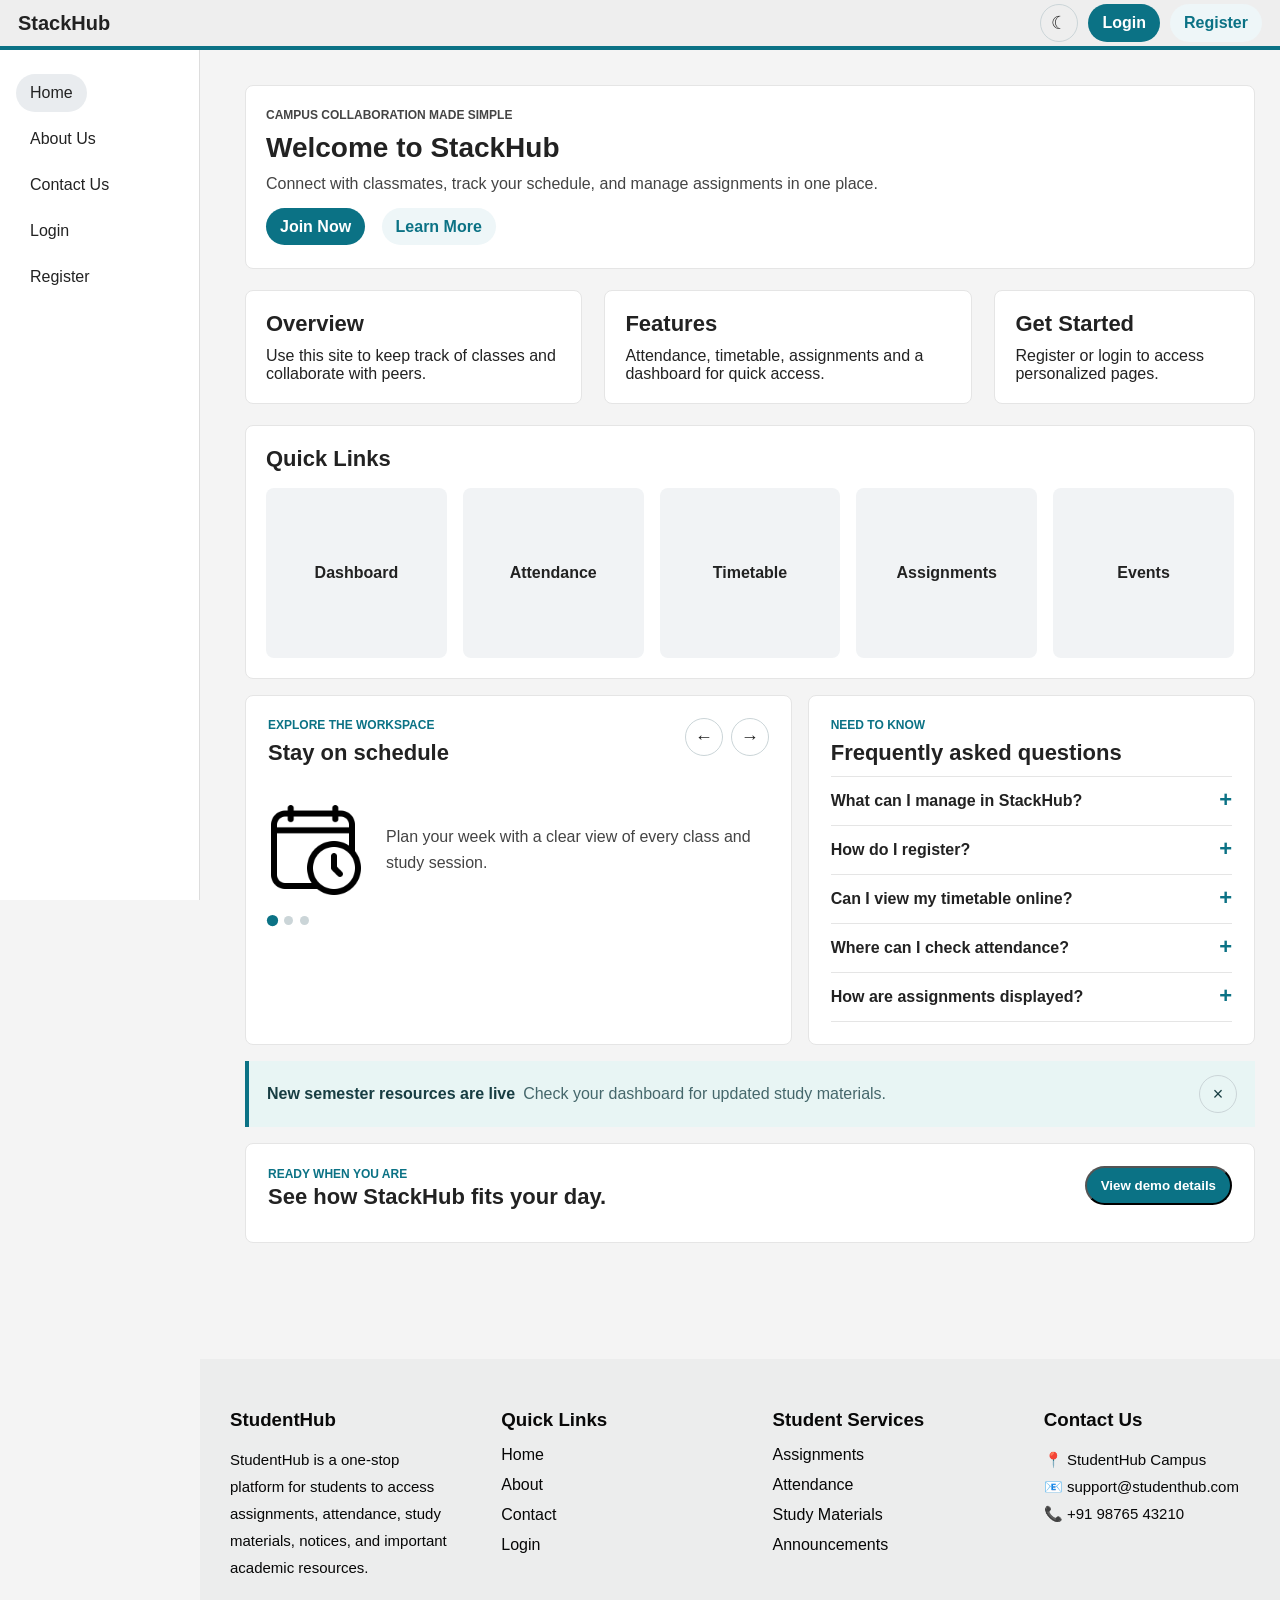
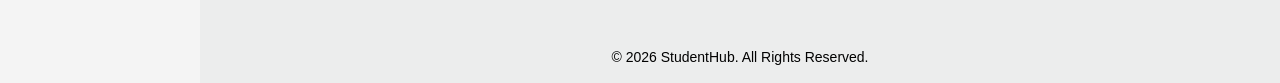
==== commit d56fcbc5: "p6 events , json" ====
--- a/index.html
+++ b/index.html
@@ -62,6 +62,7 @@
                 <a href="attendance.html">Attendance</a>
                 <a href="timetable.html">Timetable</a>
                 <a href="assignments.html">Assignments</a>
+                <a href="events.html">Events</a>
             </div>
         </section>
 
@@ -91,25 +92,12 @@
             <div class="faq-panel">
                 <p class="eyebrow">Need to know</p>
                 <h2>Frequently asked questions</h2>
-                <div class="faq-list">
-                    <div class="faq-item">
-                        <button class="faq-question" type="button" aria-expanded="false">What can I manage in StackHub?<span>+</span></button>
-                        <p class="faq-answer">You can review attendance, timetable details, assignments, and support links from one workspace.</p>
-                    </div>
-                    <div class="faq-item">
-                        <button class="faq-question" type="button" aria-expanded="false">Does StackHub remember my theme?<span>+</span></button>
-                        <p class="faq-answer">Yes. Your light or dark theme preference is saved in this browser and restored on your next visit.</p>
-                    </div>
-                    <div class="faq-item">
-                        <button class="faq-question" type="button" aria-expanded="false">How do I get started?<span>+</span></button>
-                        <p class="faq-answer">Register a student account, then use the dashboard links to open your daily tools.</p>
-                    </div>
-                </div>
+                <div id="faq-list" class="faq-list" aria-live="polite"><p class="data-status">Loading FAQs...</p></div>
             </div>
         </section>
 
-        <section class="notice-banner" role="status">
-            <div><strong>New semester resources are live.</strong><span>Check your dashboard for updated study materials.</span></div>
+        <section class="notice-banner" role="status" aria-labelledby="notice-title">
+            <div><strong id="notice-title">Loading notices...</strong><span id="notice-message"></span></div>
             <button class="banner-close icon-btn" type="button" aria-label="Dismiss notification">&times;</button>
         </section>
 
--- a/style.css
+++ b/style.css
@@ -727,6 +727,23 @@
   color: #d8e3e1;
 }
 
+body[data-theme="dark"] .student-details {
+  background: #252e30;
+  border-color: #3b484a;
+  color: #f1f5f4;
+}
+
+body[data-theme="dark"] .student-info strong,
+body[data-theme="dark"] .student-info-grid strong {
+  color: #8fe0d2;
+}
+
+body[data-theme="dark"] .student-info-grid p,
+body[data-theme="dark"] .other-details p,
+body[data-theme="dark"] .other-details h3 {
+  color: #c3cecf;
+}
+
 @media (max-width: 760px) {
   .topbar {
     height: 58px;
@@ -788,6 +805,84 @@
   }
 }
 
-
-
-
+.events-panel {
+  background: #fff;
+  border: 1px solid #e5e5e5;
+  border-radius: 8px;
+  margin: 16px 5px;
+  padding: 22px;
+}
+
+.events-controls {
+  display: grid;
+  gap: 14px;
+  grid-template-columns: 2fr 1fr 1fr;
+  margin-top: 16px;
+}
+
+.events-controls label {
+  color: #506164;
+  display: grid;
+  font-size: 13px;
+  font-weight: 700;
+  gap: 6px;
+}
+
+.events-controls input,
+.events-controls select {
+  border: 1px solid #cbd5d8;
+  border-radius: 4px;
+  font: inherit;
+  min-height: 42px;
+  padding: 9px 11px;
+}
+
+.record-count {
+  color: #0b7285;
+  font-size: 14px;
+  font-weight: 700;
+}
+
+.data-status {
+  color: #506164;
+  font-size: 14px;
+  margin: 16px 0 12px;
+}
+
+.data-list {
+  display: grid;
+  gap: 12px;
+  grid-template-columns: repeat(2, minmax(0, 1fr));
+  min-height: 140px;
+}
+
+.data-card {
+  background: #f8fbfb;
+  border: 1px solid #dfe7e8;
+  border-left: 4px solid #0b7285;
+  border-radius: 6px;
+  padding: 16px;
+}
+
+.data-card h3 { font-size: 17px; margin-bottom: 12px; }
+.data-card p { color: #506164; font-size: 14px; line-height: 1.5; margin-top: 6px; }
+.data-card strong { color: #173d42; }
+
+.pagination {
+  align-items: center;
+  display: flex;
+  gap: 16px;
+  justify-content: center;
+  margin-top: 20px;
+}
+
+.pagination button { border: 0; cursor: pointer; font: inherit; }
+.pagination button:disabled { cursor: not-allowed; opacity: 0.45; }
+
+@media (max-width: 760px) {
+  .events-controls, .data-list { grid-template-columns: 1fr; }
+}
+
+
+
+
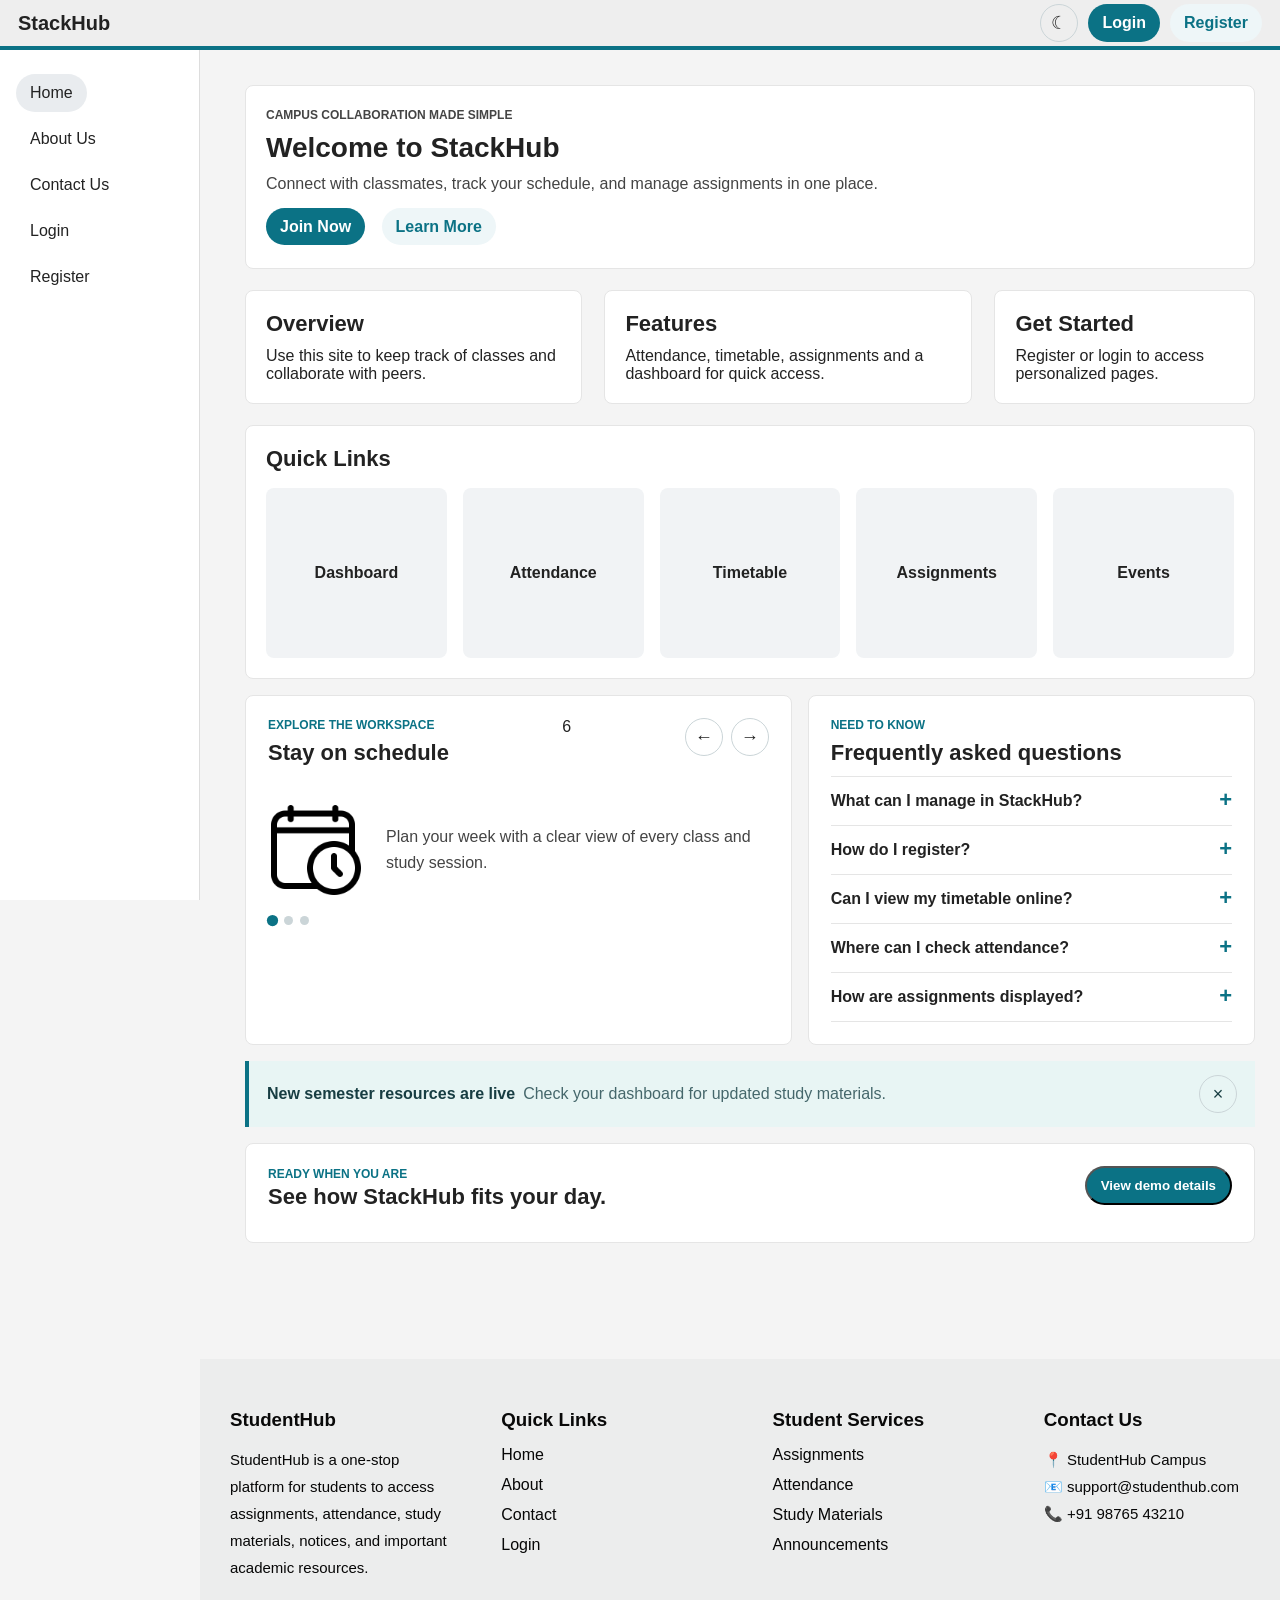
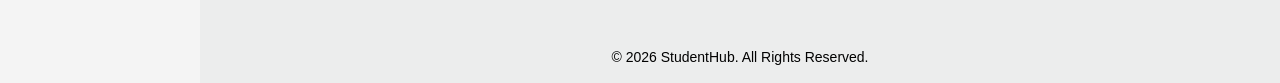
==== commit edb32a46: "Practical 7 and 8" ====
--- a/index.html
+++ b/index.html
@@ -72,7 +72,8 @@
                     <div>
                         <p class="eyebrow">Explore the workspace</p>
                         <h2 id="slide-title">Stay on schedule</h2>
-                    </div>
+                    </div>6
+                    
                     <div class="slider-controls">
                         <button class="icon-btn slide-prev" type="button" aria-label="Previous highlight">&#8592;</button>
                         <button class="icon-btn slide-next" type="button" aria-label="Next highlight">&#8594;</button>
--- a/style.css
+++ b/style.css
@@ -10,25 +10,146 @@
   color: #222;
 }
 
-.login{
-    max-width: 400px;
-    margin: 150px auto;
-    background: #fff;
-    padding: 20px;
-    border-radius: 8px;
-    box-shadow: 0 0 10px rgba(0,0,0,0.1);
-    text-align: center;
+.login {
+  width: min(100% - 32px, 440px);
+  margin: 72px auto;
+  padding: 36px;
+  background: #fff;
+  border: 1px solid #e5e5e5;
+  border-radius: 12px;
+  box-shadow: 0 18px 45px rgba(18, 45, 49, 0.12);
+  text-align: center;
+}
+
+.registration-card {
+  width: min(100% - 32px, 760px);
 }
 
 .login h1 {
-    margin-bottom: 20px;
-}
-.login input {
-    width: 100%;
-    padding: 10px;
-    margin-bottom: 10px;
-    border: 1px solid #ddd;
-    border-radius: 4px;
+  margin-bottom: 8px;
+  color: #0b7285;
+  font-size: 30px;
+}
+
+.auth-subtitle {
+  margin-bottom: 24px;
+  color: #607276;
+  font-size: 14px;
+  line-height: 1.5;
+}
+
+.auth-form,
+.registration-form {
+  display: grid;
+  gap: 14px;
+  margin-bottom: 20px;
+}
+
+.registration-form {
+  grid-template-columns: repeat(2, minmax(0, 1fr));
+  text-align: left;
+}
+
+.auth-form input:not([type="checkbox"]),
+.registration-form input:not([type="radio"]):not([type="checkbox"]),
+.registration-form select {
+  width: 100%;
+  min-height: 46px;
+  padding: 11px 13px;
+  border: 1px solid #cbd8da;
+  border-radius: 6px;
+  background: #fff;
+  color: #222;
+  font: inherit;
+  transition: border-color 0.2s ease, box-shadow 0.2s ease;
+}
+
+.auth-form input:focus,
+.registration-form input:focus,
+.registration-form select:focus {
+  outline: 3px solid rgba(11, 114, 133, 0.16);
+  border-color: #0b7285;
+}
+
+.auth-form .primary-btn,
+.registration-form .primary-btn,
+.terms-option,
+.gender-group {
+  grid-column: 1 / -1;
+}
+
+.auth-form .primary-btn,
+.registration-form .primary-btn {
+  width: 100%;
+  margin: 0;
+  border: 0;
+  cursor: pointer;
+  font: inherit;
+}
+
+.remember-option,
+.terms-option {
+  display: flex;
+  align-items: center;
+  gap: 8px;
+  color: #526568;
+  font-size: 14px;
+  text-align: left;
+}
+
+.remember-option input,
+.terms-option input,
+.gender-group input {
+  width: 16px;
+  height: 16px;
+  accent-color: #0b7285;
+}
+
+.gender-group {
+  display: flex;
+  flex-wrap: wrap;
+  gap: 12px 18px;
+  margin: 0;
+  padding: 0;
+  border: 0;
+}
+
+.gender-group legend {
+  width: 100%;
+  margin-bottom: -4px;
+  color: #526568;
+  font-size: 14px;
+  font-weight: 600;
+}
+
+.gender-group label {
+  display: inline-flex;
+  align-items: center;
+  gap: 7px;
+  color: #526568;
+  font-size: 14px;
+}
+
+.login > a {
+  color: #0b7285;
+  font-size: 14px;
+  font-weight: 600;
+}
+
+body[data-theme="dark"] .auth-subtitle,
+body[data-theme="dark"] .remember-option,
+body[data-theme="dark"] .terms-option,
+body[data-theme="dark"] .gender-group legend,
+body[data-theme="dark"] .gender-group label {
+  color: #c5d5d6;
+}
+
+body[data-theme="dark"] .auth-form input:not([type="checkbox"]),
+body[data-theme="dark"] .registration-form input:not([type="radio"]):not([type="checkbox"]),
+body[data-theme="dark"] .registration-form select {
+  background: #1b292c;
+  border-color: #50666a;
+  color: #edf5f4;
 }
 .sidebar {
   width: 200px;
@@ -80,6 +201,35 @@
 .content {
   margin-left: 220px;
   padding: 20px;
+}
+
+.contact-form {
+  max-width: 620px;
+  margin-top: 24px;
+  padding: 24px;
+  background: #fff;
+  border: 1px solid #e5e5e5;
+  border-radius: 8px;
+}
+
+.contact-form label {
+  display: block;
+  margin: 0 0 6px;
+  font-weight: 600;
+}
+
+.contact-form input,
+.contact-form textarea {
+  width: 100%;
+  padding: 10px;
+  margin: 0 0 16px;
+  border: 1px solid #ddd;
+  border-radius: 4px;
+  font: inherit;
+}
+
+.contact-form textarea {
+  resize: vertical;
 }
 
 .hero-card {
@@ -745,6 +895,24 @@
 }
 
 @media (max-width: 760px) {
+  .login,
+  .registration-card {
+    width: min(100% - 24px, 560px);
+    margin: 24px auto;
+    padding: 24px;
+  }
+
+  .registration-form {
+    grid-template-columns: 1fr;
+  }
+
+  .auth-form .primary-btn,
+  .registration-form .primary-btn,
+  .terms-option,
+  .gender-group {
+    grid-column: auto;
+  }
+
   .topbar {
     height: 58px;
   }
